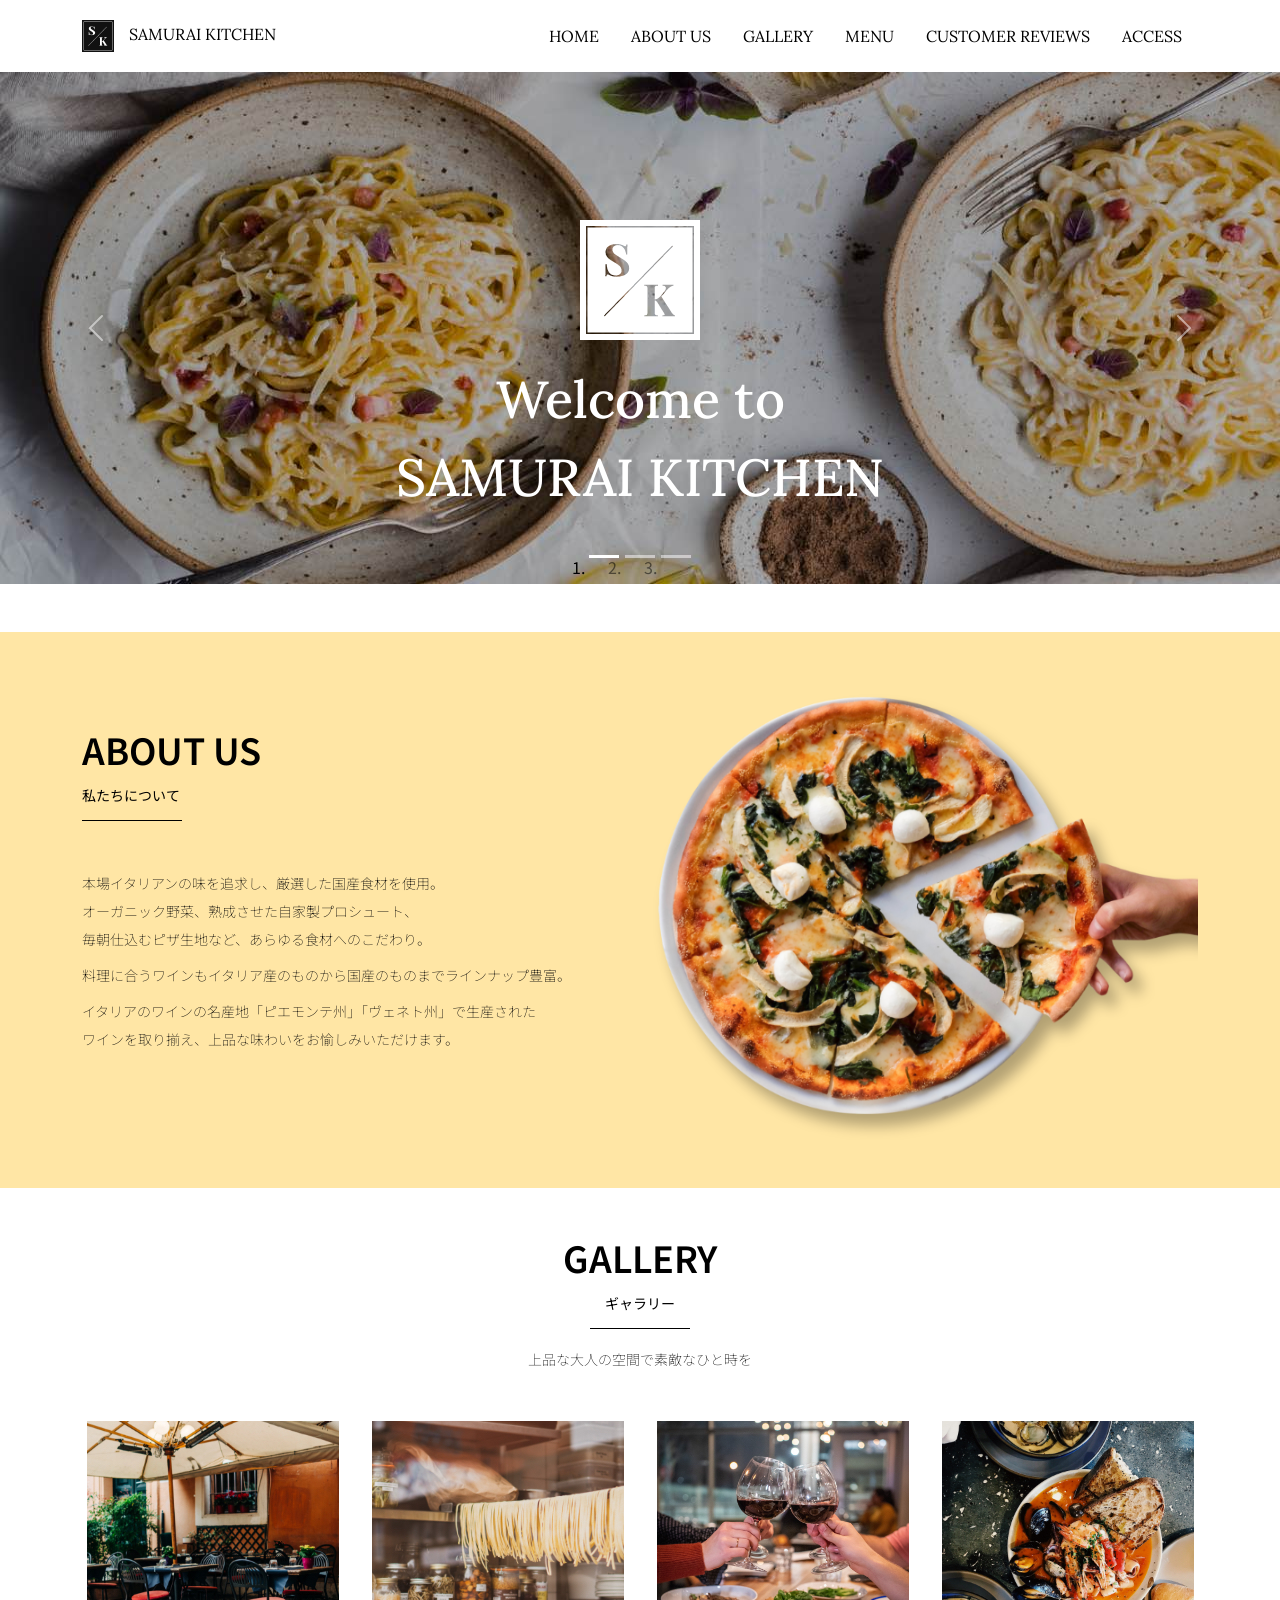
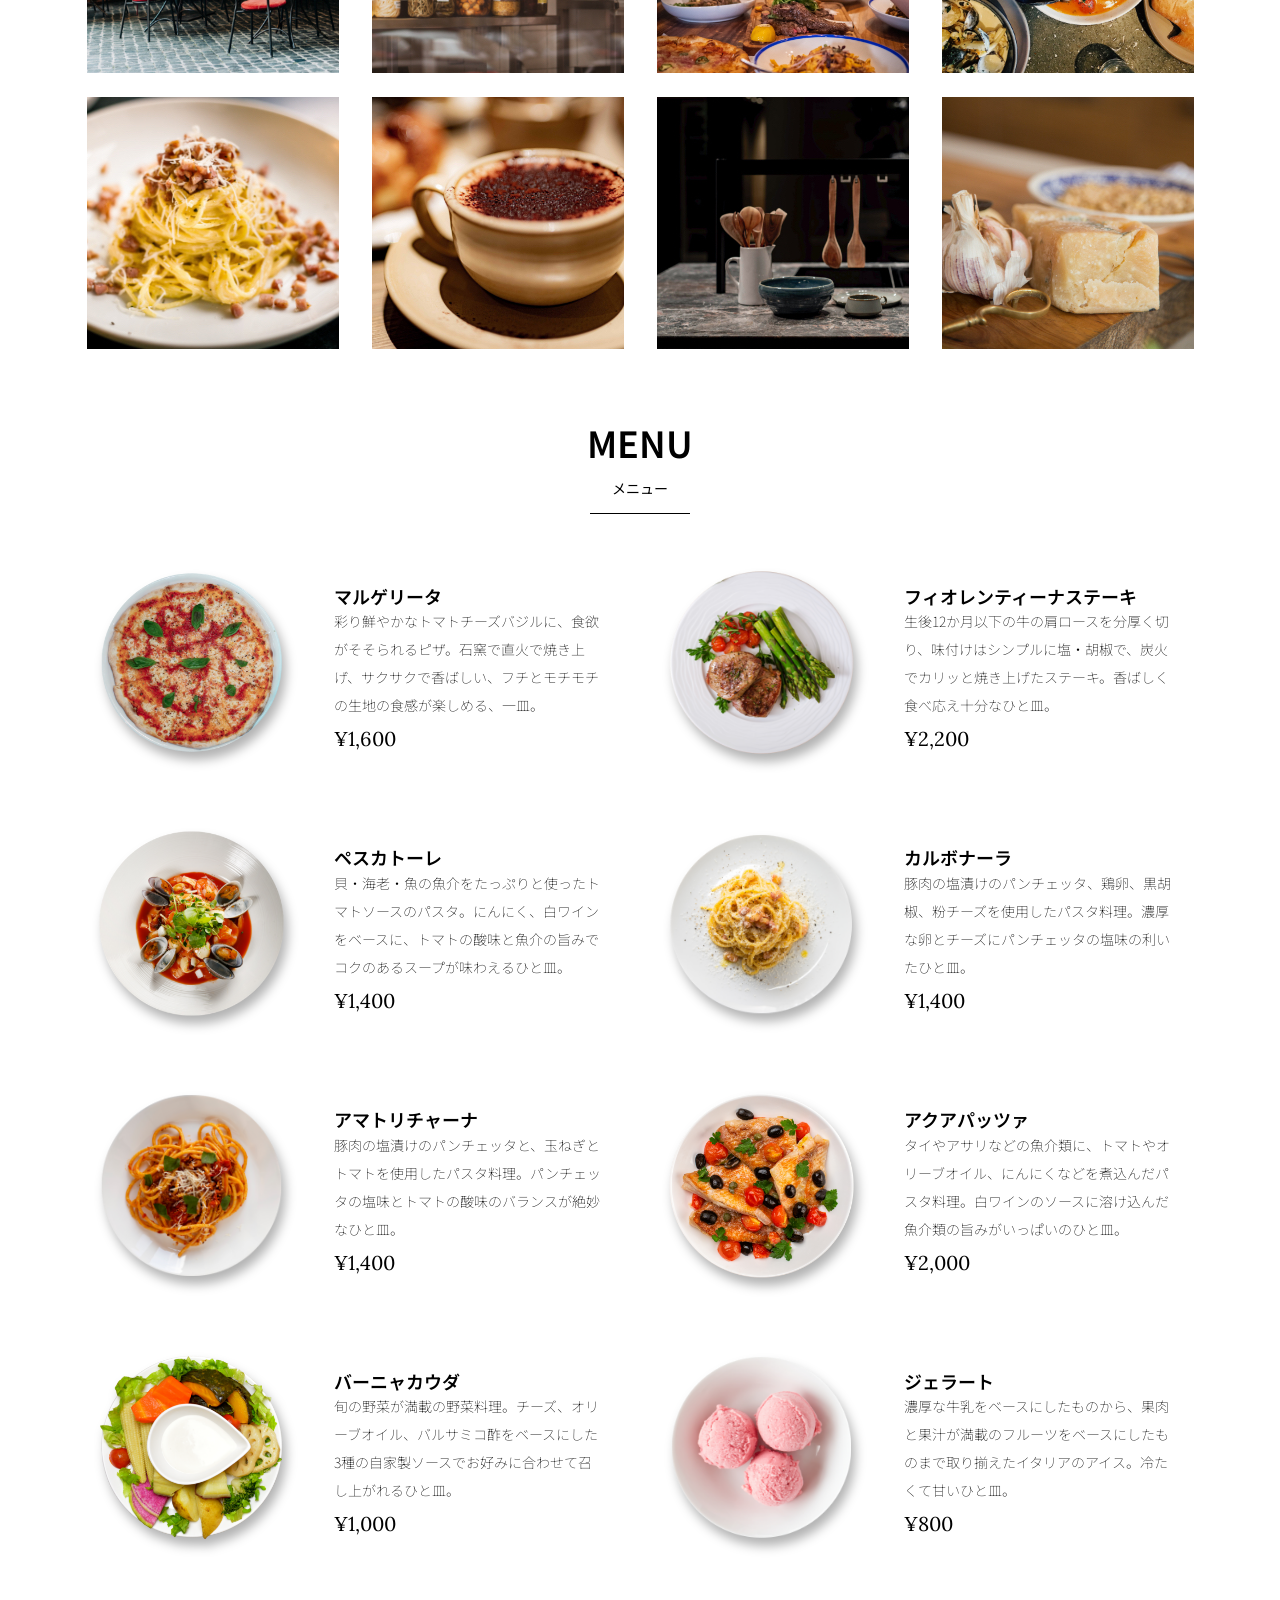
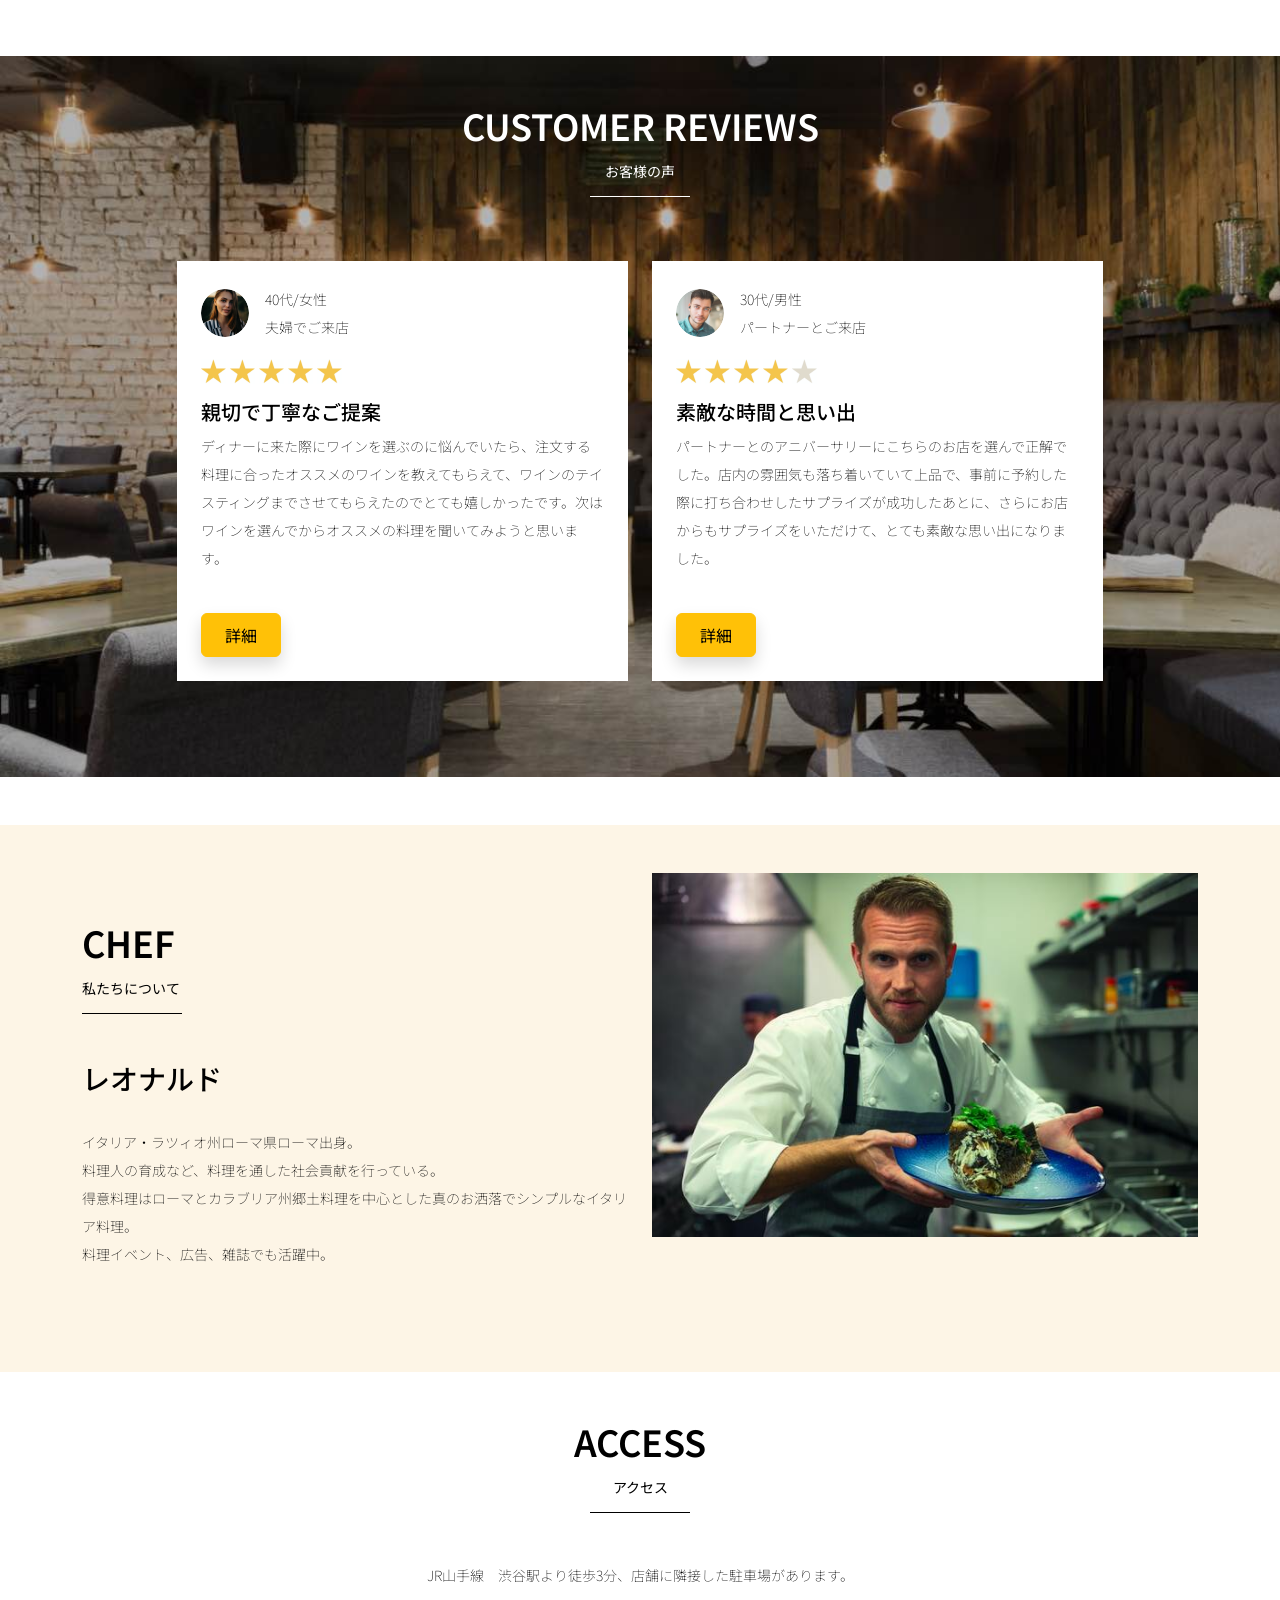
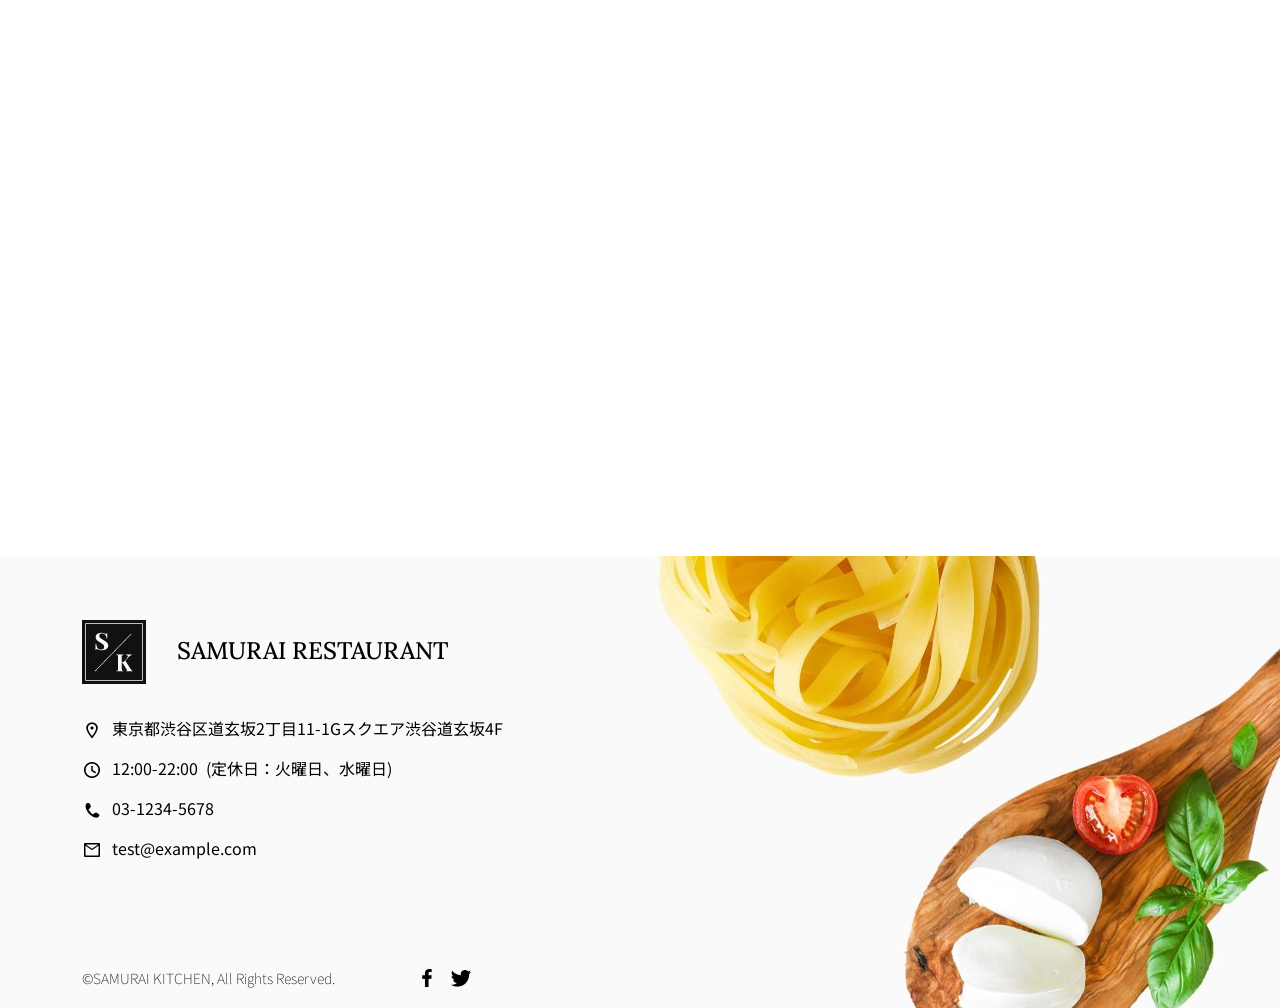
==== kadai_015/index.html @ 611ac04d "Add files via upload" ====
<!doctype html>
<html lang="ja">

<head>
  <meta charset="utf-8">
  <!-- マルチデバイス対応 -->
  <meta name="viewport" content="width=device-width, initial-scale=1">
  <meta name="description" content="">
  <meta name="author" content="SAMURAI ENGINEER">
  <title>SAMURAI XD_HTML教材</title>

  <!--  bootstrap.min.cssの読み込み -->
    <!-- 先にBootstrapのCSSの読み込み -->
  <link href="https://cdn.jsdelivr.net/npm/bootstrap@5.0.0-beta1/dist/css/bootstrap.min.css" rel="stylesheet"
    integrity="sha384-giJF6kkoqNQ00vy+HMDP7azOuL0xtbfIcaT9wjKHr8RbDVddVHyTfAAsrekwKmP1" crossorigin="anonymous">

  <!--  bootstrap.bundle.min.jsの読み込み -->
    <!-- BootstrapのJavaScriptライブラリの読み込み -->
  <script src="https://cdn.jsdelivr.net/npm/bootstrap@5.0.0-beta1/dist/js/bootstrap.bundle.min.js"
    integrity="sha384-ygbV9kiqUc6oa4msXn9868pTtWMgiQaeYH7/t7LECLbyPA2x65Kgf80OJFdroafW" crossorigin="anonymous" defer>
  </script>

  <!--  Google Font読み込み -->
  <link rel="preconnect" href="https://fonts.gstatic.com">
  <link href="https://fonts.googleapis.com/css2?family=Lora&display=swap" rel="stylesheet">
  <link href="https://fonts.googleapis.com/css2?family=Noto+Sans+JP:wght@300&display=swap" rel="stylesheet">
  <!-- Font Awesome -->
  <link rel="stylesheet" href="https://use.fontawesome.com/releases/v5.1.0/css/all.css"
    integrity="sha384-lKuwvrZot6UHsBSfcMvOkWwlCMgc0TaWr+30HWe3a4ltaBwTZhyTEggF5tJv8tbt" crossorigin="anonymous">

  <!--  Bootstrapの読み込みのlinkタグよりも後ろに、style.cssを読み込むlinkタグを記述する -->
    <!-- 今回作成する styles.cssの読み込み -->
  <link href="stylesheet/style.css" rel="stylesheet">
  <!-- ************************************************  -->
</head>

<body>
  <main>
<!-- ナビゲーションバー開始 -->
   <!-- (親)navbarでナビゲーションバー作成。navbar-expand-lgで画面幅が広いときハンバーガーボタンを非表示。 -->
   <nav class="navbar navbar-expand-lg">
     <!-- (子)navbarのコンテナ -->
     <div class="container">
       <!-- (孫)navbar-brandはロゴ部分。独自クラスのmy_navbar_brandで細かな調整。 -->
       <a class="navbar-brand my_navbar_brand">
         <!-- ロゴのアイコンを配置。navbar_brand_logoは独自クラス。 -->
         <img class="img-fluid navbar_brand_logo" src="img/site_logo.png" alt="サイトアイコン"><span>SAMURAI KITCHEN</span>
       </a>
       <!-- (孫)navbar-togglerはハンバーガーボタンを表示・非表示にするクラス。 -->
       <div class="navbar-toggler hamburger_menu" data-bs-toggle="collapse" data-bs-target="#navbarNav"
          aria-controls="navbarNav" aria-expanded="false" aria-label="Toggle navigation">
         <input type="checkbox" id="hamburger_btn_check">
         <label for="hamburger_btn_check" class="hamburger_btn">
           <img class="btn_open" src="img/button_open.png" alt="ナビゲーションバーのボタン">
           <img class="btn_close" src="img/button_close.png" alt="ナビゲーションバーのボタン">
         </label>
       </div>
       <!-- (孫)これ以降がナビゲーションメニュー部分。-->
       <div class="collapse navbar-collapse justify-content-end" id="navbarNav">
         <ul class="navbar-nav">
           <li class="nav-item px-2">
             <a class="nav-link my_nav_link my-2" aria-current="page" href="#">HOME</a>
           </li>

           <li class="nav-item px-2">
             <a class="nav-link my_nav_link my-2" href="#about">ABOUT US</a>
           </li>

           <li class="nav-item px-2">
             <a class="nav-link my_nav_link my-2" href="#gallery">GALLERY</a>
           </li>

           <li class="nav-item px-2">
             <a class="nav-link my_nav_link my-2" href="#menu">MENU</a>
           </li>

           <li class="nav-item px-2">
             <a class="nav-link my_nav_link my-2" href="#review">CUSTOMER REVIEWS</a>
           </li>

           <li class="nav-item px-2">
             <a class="nav-link my_nav_link my-2" href="#access">ACCESS</a>
           </li>
             
         </ul>
       </div>
     </div>
   </nav>
<!-- ナビゲーションバー終了 -->

<!-- カルーセル開始 -->

   <!-- カルーセル部分 -->
   <!-- idのmyCarouselはインジケーター部分のdata-bs-targetと紐付く必要がある。mb-5で下方向に余白追加。 -->
   <div id="myCarousel" class="carousel slide mb-5" data-bs-ride="carousel">

     <!-- インジケーター部分 -->
     <ol class="carousel-indicators">
       <!-- この箇所と前述のidは紐付いている。data-bs-slide-toの番号がカルーセルの順番。 -->
       <li data-bs-target="#myCarousel" data-bs-slide-to="0" class="active"></li>
       <li data-bs-target="#myCarousel" data-bs-slide-to="1"></li>
       <li data-bs-target="#myCarousel" data-bs-slide-to="2"></li>
     </ol>

     <!-- carousel-inner：カルーセルのキャプションと背景画像の部分。現在は1枚目だけ表示。 -->
     <div class="carousel-inner">
      <!-- カルーセル1枚目 -->
      <!-- 親要素１ -->
       <div class="carousel-item active">
        <!-- carousel-item１ の子要素(兄弟関係) -->
         <img src="img/slider-1.jpg" alt="SAMURAI KITCHEN-1">
         <!-- 親要素２・carousel-item１ のの子要素(兄弟関係) -->
         <div class="carousel-caption">
          <!-- h1タグは　carousel-caption２ クラスの子要素・ carousel-item１の中に入っていないので子要素ではない-->
           <!-- 独自クラスで位置とフォントを変更 -->
           <h1 class="my_carousel_caption">
             Welcome to<br>
             SAMURAI KITCHEN
           </h1>
         </div>
       </div>

      <!-- カルーセル2枚目 -->
        <div class="carousel-item">
          <img src="img/slider-2.jpg" alt="サンプル画像">
          <div class="carousel-caption">
            <h1 class="my_carousel_caption">
              The fabulous combination of&nbsp;wine&nbsp;and&nbsp;food
            </h1>
          </div>
        </div>
      <!-- カルーセル３枚目 -->
        <div class="carousel-item">
          <img src="img/slider-3.jpg" alt="サンプル画像">
          <div class="carousel-caption">
            <h1 class="my_carousel_caption">Get the Italian taste<br>
              at the SAMURAI&nbsp;KITCHEN
            </h1>
          </div>
        </div>

   </div>
     <!-- コントロールボタン 左側 -->
     <a class="carousel-control-prev" href="#myCarousel" role="button" data-bs-slide="prev">
       <span class="carousel-control-prev-icon" aria-hidden="true"></span>
       <span class="visually-hidden">Previous</span>
     </a>

     <!-- コントロールボタン 右側 -->
     <a class="carousel-control-next" href="#myCarousel" role="button" data-bs-slide="next">
       <span class="carousel-control-next-icon" aria-hidden="true"></span>
       <span class="visually-hidden">Next</span>
     </a>
   </div>

<!-- カルーセル終了 -->

<!-- アバウトセクション開始 -->

    <section class="about_us_bg" id="about">
     <!--コンテンツの中央揃え。上下方向にパディング（サイズ5）。下方向にマージン（サイズ5）。 -->
     <div class="container py-5 mb-5">

       <!-- rowクラス（行） -->
       <div class="row">

         <!-- 左側カラム（6/12分割） -->
         <div class="col-lg-6 text-left">

           <!-- 上下方向にパディング（サイズ5） -->
           <div class="py-5">

             <!-- 下方向にマージン（サイズ5） -->
             <h2 class="section_title about mb-5">
               ABOUT US
             </h2>
             <!-- 下方向にマージン（サイズ2） -->
             <p class="mb-2">
               本場イタリアンの味を追求し、厳選した国産食材を使用。<br>
               オーガニック野菜、熟成させた自家製プロシュート、<br>
               毎朝仕込むピザ生地など、あらゆる食材へのこだわり。<br>
             </p>

             <!-- 下方向にマージン（サイズ2） -->
             <p class="mb-2">
               料理に合うワインもイタリア産のものから国産のものまでラインナップ豊富。<br>
             </p>

             <!-- 下方向にマージン（サイズ2） -->
             <p class="mb-2">
               イタリアのワインの名産地「ピエモンテ州」「ヴェネト州」で生産された<br>
               ワインを取り揃え、上品な味わいをお愉しみいただけます。<br>
             </p>
           </div>
         </div>

         <!-- 右側カラム（6/12分割） -->
         <div class="col-lg-6">

           <!-- 画像を配置 -->
           <img src="img/img-about-us.png" class="img-fluid" alt="pizza">
         </div>
       </div>
     </div>

      </section>

<!-- アバウトセクション終了 -->

<!-- ギャラリーセクション開始 -->
    <section id="gallery">
      <div class="container mb-5">
        <h2 class="mb-3 section_title gallery text-center">GALLERY</h2>
        <p class="text-center mb-5">
          上品な大人の空間で素敵なひと時を
        </p>

        <div class="row">
          <div class="col-6 col-lg-3 mb-4 d-flex justify-content-center">
            <img class="img-fluid" src="img/gallery-1.jpg" alt="サンプル画像">
          </div>

          <div class="col-6 col-lg-3 mb-4 d-flex justify-content-center">
            <img class="img-fluid" src="img/gallery-2.jpg" alt="サンプル画像">
          </div>

          <div class="col-6 col-lg-3 mb-4 d-flex justify-content-center">
            <img class="img-fluid" src="img/gallery-3.jpg" alt="サンプル画像">
          </div>

          <div class="col-6 col-lg-3 mb-4 d-flex justify-content-center">
            <img class="img-fluid" src="img/gallery-4.jpg" alt="サンプル画像">
          </div>

          <div class="col-6 col-lg-3 mb-4 d-flex justify-content-center">
            <img class="img-fluid" src="img/gallery-5.jpg" alt="サンプル画像">
          </div>

          <div class="col-6 col-lg-3 mb-4 d-flex justify-content-center">
            <img class="img-fluid" src="img/gallery-6.jpg" alt="サンプル画像">
          </div>

          <div class="col-6 col-lg-3 mb-4 d-flex justify-content-center">
            <img class="img-fluid" src="img/gallery-7.jpg" alt="サンプル画像">
          </div>

          <div class="col-6 col-lg-3 mb-4 d-flex justify-content-center">
            <img class="img-fluid" src="img/gallery-8.jpg" alt="サンプル画像">
          </div>

        </div>
      </div>
    </section>
<!-- ギャラリーセクション終了 -->

<!-- メニューセクション -->
    <section id="menu">
      <div class="container">
        <div class="row">
          <div class="col-lg-12">
            <!-- タイトル中央揃え、マージンを下方向へ5　-->
            <h2 class="section_title menu text-center mb-5">MENU</h2>
          </div>
        </div>
      </div>
      <!-- 下方向にマージン5 -->
      <div class="container mb-5">
        <div class="row">
          <div class="col-12 col-lg-6">
            <!-- カラム間のパディングをなくす。下方向にマージン4 -->
            <div class="row g-0 mb-4">
              <!-- 画像中央揃え -->
              <div class="col-12 col-lg-5 text-center">
                <!-- 画像がカラムをはみ出ないようにする -->
                <img src="img/margherita.png" class="img-fluid" alt="マルゲリータ">
              </div>
              <!-- 全体的にパディング4 -->
              <div class="col-12 col-lg-7 p-4">
              <!-- 下方向のマージン0 文字を小さくするmenu_title独自クラスを追加 --> 
              <h4 class="mb-0 menu_title">マルゲリータ</h4>
                <!-- 縦方向の中央揃え -->
                <p class="my-auto">彩り鮮やかなトマトチーズバジルに、食欲がそそられるピザ。石窯で直火で焼き上げ、サクサクで香ばしい、フチとモチモチの生地の食感が楽しめる、一皿。</p>
                <!-- フォントを変更する独自クラスを追加 -->
                <p class="menu_price">¥1,600</p>
              </div>
            </div>
          </div>

          <div class="col-12 col-lg-6">
            <div class="row g-0 mb-4">
              <div class="col-12 col-lg-5 text-center">
              <img src="img/steak.png" class="img-fluid" alt="フィオレンティーナステーキ">
              </div>
              <div class="col-12 col-lg-7 p-4">
                <h4 class="mb-0 menu_title">フィオレンティーナステーキ</h4>
                <p class="my-auto">生後12か月以下の牛の肩ロースを分厚く切り、味付けはシンプルに塩・胡椒で、炭火でカリッと焼き上げたステーキ。香ばしく食べ応え十分なひと皿。</p>
                <p class="menu_price">¥2,200</p>
              </div>
            </div>
          </div>

          <div class="col-12 col-lg-6">
            <div class="row g-0 mb-4">
              <div class="col-12 col-lg-5 text-center">
                <img src="img/pescatore.png" class="img-fluid" alt="ペスカトーレ">
              </div>
              <div class="col-12 col-lg-7 p-4">
                <h4 class="mb-0 menu_title">ペスカトーレ</h4>
                <p class="my-auto">貝・海老・魚の魚介をたっぷりと使ったトマトソースのパスタ。にんにく、白ワインをベースに、トマトの酸味と魚介の旨みでコクのあるスープが味わえるひと皿。</p>
                <p class="menu_price">¥1,400</p>
              </div>
            </div>
          </div>

          <div class="col-12 col-lg-6">
            <div class="row g-0 mb-4">
              <div class="col-12 col-lg-5 text-center">
                <img src="img/carbonara.png" class="img-fluid" alt="カルボナーラ">
              </div>
              <div class="col-12 col-lg-7 p-4">
                <h4 class="mb-0 menu_title">カルボナーラ</h4>
                <p class="my-auto">豚肉の塩漬けのパンチェッタ、鶏卵、黒胡椒、粉チーズを使用したパスタ料理。濃厚な卵とチーズにパンチェッタの塩味の利いたひと皿。</p>
                <p class="menu_price">¥1,400</p>
              </div>
            </div>
          </div>

          <div class="col-12 col-lg-6">
            <div class="row g-0 mb-4">
              <div class="col-12 col-lg-5 text-center">
                <img src="img/amatriciana.png" class="img-fluid" alt="アマトリチャーナ">
              </div>
              <div class="col-12 col-lg-7 p-4">
                <h4 class="mb-0 menu_title">アマトリチャーナ</h4>
                <p class="my-auto">豚肉の塩漬けのパンチェッタと、玉ねぎとトマトを使用したパスタ料理。パンチェッタの塩味とトマトの酸味のバランスが絶妙なひと皿。</p>
                <p class="menu_price">¥1,400</p>
              </div>
            </div>
          </div>

          <div class="col-12 col-lg-6">
            <div class="row g-0 mb-4">
              <div class="col-12 col-lg-5 text-center">
                <img src="img/acqua-pazza.png" class="img-fluid" alt="アクアパッツァ">
              </div>
              <div class="col-12 col-lg-7 p-4">
                <h4 class="mb-0 menu_title">アクアパッツァ</h4>
                <p class="my-auto">タイやアサリなどの魚介類に、トマトやオリーブオイル、にんにくなどを煮込んだパスタ料理。白ワインのソースに溶け込んだ魚介類の旨みがいっぱいのひと皿。</p>
                <p class="menu_price">¥2,000</p>
              </div>
            </div>
          </div>

          <div class="col-12 col-lg-6">
            <div class="row g-0 mb-4">
              <div class="col-12 col-lg-5 text-center">
                <img src="img/bagna-cauda.png" class="img-fluid" alt="バーニャカウダ">
              </div>
              <div class="col-12 col-lg-7 p-4">
                <h4 class="mb-0 menu_title">バーニャカウダ</h4>
                <p class="my-auto">旬の野菜が満載の野菜料理。チーズ、オリーブオイル、バルサミコ酢をベースにした3種の自家製ソースでお好みに合わせて召し上がれるひと皿。</p>
                <p class="menu_price">¥1,000</p>
              </div>
            </div>
          </div>

          <div class="col-12 col-lg-6">
            <div class="row g-0 mb-4">
              <div class="col-12 col-lg-5 text-center">
                <img src="img/gelato.png" class="img-fluid" alt="ジェラート">
              </div>
              <div class="col-12 col-lg-7 p-4">
                <h4 class="mb-0 menu_title">ジェラート</h4>
                <p class="my-auto">濃厚な牛乳をベースにしたものから、果肉と果汁が満載のフルーツをベースにしたものまで取り揃えたイタリアのアイス。冷たくて甘いひと皿。</p>
                <p class="menu_price">¥800</p>
              </div>
            </div>
          </div>
        </div>
      </div>
    </section>
<!-- メニューセクション終了 -->

<!-- レビューセクション開始 -->
    <section id="review">
      <!-- review_wrapper で背景画像を設定します -->
      <div class="review_wrapper">
        <!-- container部分 -->        
        <div class="container py-5 mb-5">
          <!-- 中央揃えでタイトルを表示 -->
          <div class="text-center mb-5">
            <h2 class="section_title review text-center text-white">CUSTOMER REVIEWS</h2>
          </div>
          <!-- row部分：左右のカラムを中央揃え -->
          <div class="row pb-5 justify-content-center">
            <!-- 左側カラム -->
            <div class="col-12 col-lg-5 mt-3">
              <!-- 背景を白色に設定・h_420 クラスで白枠の高さを修正します  -->
              <div class="bg-white h_420">
                <!-- 内側にパディング4 -->
                <div class="p-4">
                  <!-- 顔写真と年齢などのテキストはd-flexで横並びにする　中央揃え -->
                  <div class="d-flex align-items-center">
                    <!-- お客様の画像を配置・reviewer_img クラスで画像サイズを変更します -->
                    <img src="img/customer-woman.png" class="reviewer_img" alt="サンプル画像">
                    <div>
                      <!-- お客様情報のテキスト -->
                      <p class="my-0">40代/女性</p>
                      <p class="my-0">夫婦でご来店</p>
                    </div>
                  </div>
                  <div class="my-3">
                    <!-- 星の画像を表示・star_img クラスで画像サイズを変更 -->
                    <img src="img/star-point.png" class="star_img" alt="star">
                    <img src="img/star-point.png" class="star_img" alt="star">
                    <img src="img/star-point.png" class="star_img" alt="star">
                    <img src="img/star-point.png" class="star_img" alt="star">
                    <img src="img/star-point.png" class="star_img" alt="star">
                  </div>
                  <!-- レビュータイトル -->
                  <h5>親切で丁寧なご提案</h5>
                  <!-- レビュー内容 -->
                  <p>
                    ディナーに来た際にワインを選ぶのに悩んでいたら、注文する料理に合ったオススメのワインを教えてもらえて、ワインのテイスティングまでさせてもらえたのでとても嬉しかったです。次はワインを選んでからオススメの料理を聞いてみようと思います。
                  </p>
                  <!-- 黄色のボタンを配置 -->
                  <button type="button" class="btn btn-warning shadow fix_bottom">詳細</button>
                </div>
              </div>
            </div>
            <div class="col-12 col-lg-5 mt-3">
              <div class="bg-white h_420">
                <div class="p-4">
                  <div class="d-flex align-items-center">
                    <img src="img/customer-man.png" class="reviewer_img" alt="サンプル画像">
                    <div>
                      <p class="my-0">30代/男性</p>
                      <p class="my-0">パートナーとご来店</p>
                    </div>
                  </div>
                  <div class="my-3">
                    <img src="img/star-point.png" class="star_img" alt="star">
                    <img src="img/star-point.png" class="star_img" alt="star">
                    <img src="img/star-point.png" class="star_img" alt="star">
                    <img src="img/star-point.png" class="star_img" alt="star">
                    <img src="img/star-no-point.png" class="star_img" alt="no-star">
                  </div>
                  <h5>素敵な時間と思い出</h5>
                  <p>
                    パートナーとのアニバーサリーにこちらのお店を選んで正解でした。店内の雰囲気も落ち着いていて上品で、事前に予約した際に打ち合わせしたサプライズが成功したあとに、さらにお店からもサプライズをいただけて、とても素敵な思い出になりました。
                  </p>
                  <button type="button" class="btn btn-warning shadow fix_bottom">詳細</button>
                </div>
              </div>
            </div>
          </div>
        </div>
      </div>
    </section> 
<!-- レビューセクション終了 -->

<!-- CHEFセクション開始 -->

    <!--idにはaboutを設定 -->
   <section class="chef_us_bg" id="chef">

     <!--コンテンツの中央揃え。上下方向にパディング（サイズ5）。下方向にマージン（サイズ5）。 -->
     <div class="container py-5 mb-5">

       <!-- rowクラス（行） -->
       <div class="row">

         <!-- 左側カラム（6/12分割） -->
         <div class="col-lg-6 text-left">

           <!-- 上下方向にパディング（サイズ5） -->
           <div class="py-5">

             <!-- 下方向にマージン（サイズ5） -->
             <h2 class="section_title about mb-5">
               CHEF
             </h2>

             <h3>レオナルド</h3><br>
             <!-- 下方向にマージン（サイズ2） -->
             <p class="mb-2">
               イタリア・ラツィオ州ローマ県ローマ出身。<br>
               料理人の育成など、料理を通した社会貢献を行っている。<br>
               得意料理はローマとカラブリア州郷土料理を中心とした真のお洒落でシンプルなイタリア料理。<br>
               料理イベント、広告、雑誌でも活躍中。
             </p>
           </div>
         </div> 
         <!-- 右側カラム（6/12分割） -->
         <div class="col-lg-6">

           <!-- 画像を配置 -->
           <img src="img/chef.jpg" class="img-fluid" alt="chef">
         </div>
       </div>
     </div>

    </section>

<!-- CHEFセクション終了 -->

<!-- アクセスセクション開始 -->
    <section id="access">
      <div class="container">

        <div class="row">
          <div class="col-lg-12 text-center mb-5">
            <h2 class="section_title text-center access mb-5">ACCESS</h2>
            <p>JR山手線　渋谷駅より徒歩3分、店舗に隣接した駐車場があります。</p>
          </div>
        </div>
      </div>

      <div class="container mb-5 px-2">
        <iframe
          src="https://www.google.com/maps/embed?pb=!1m18!1m12!1m3!1d12967.114087343349!2d139.687349334065!3d35.657827993593834!2m3!1f0!2f0!3f0!3m2!1i1024!2i768!4f1.1!3m3!1m2!1s0x6018f5209bb80c49%3A0x7abbc1a9d7d575eb!2z5qCq5byP5Lya56S-5L6N!5e0!3m2!1sja!2sjp!4v1623882550231!5m2!1sja!2sjp"
          class="w-100" style="height: 50vh;" loading="lazy"></iframe>
      </div>
    </section>
<!-- アクセスセクション終了 -->

<!-- フッター開始 -->
    <footer id="footer">
      <div class="container">
        <div class="row">
          <!-- 2カラムに分けたレイアウトの左側カラム・親要素にposition-relativeを設定 -->
          <div class="col-12 col-lg-6 position-relative">
            <!-- 左側カラムのレイアウトをさらに分けるためにrowを使用 -->
            <div class="row pt-5">
              <!-- 画面をさらに2:10に分割 -->
              <!-- ここは2:10の2の部分 -->
              <div class="col-lg-2 text-center my-3">
                <!-- サイトロゴ -->
                <img class="img-fluid footer_brand_logo" src="img/site_logo.png" alt="サンプル画像">
              </div>
              <!-- ここは2:10の10の部分 -->
              <div class="col-lg-10 align-self-center my-3">
                <!-- タイトル文字 -->
                <h2 class="m-0 footer_text">SAMURAI RESTAURANT</h2>
              </div>
            </div>
            <!-- 営業時間などのテキストを追加・独自クラスrestaurant_infoを追加 -->
            <div class="restaurant_info py-3">
              <!-- 住所部分 -->
              <div class="d-flex mb-3">
                <img src="img/icon-Marker.png" alt="marker">
                <p class="p-0 m-0">東京都渋谷区道玄坂2丁目11-1Gスクエア渋谷道玄坂4F</p>
              </div>
              <!-- 営業時間部分 -->
              <div class="d-flex mb-3">
                <img src="img/icon-Clock.png" alt="clock">
                <p class="p-0 m-0">12:00-22:00&nbsp;&nbsp;(定休日：火曜日、水曜日)</p>
              </div>
              <!-- 電話番号部分 -->
              <div class="d-flex mb-3">
                <img src="img/icon-Phone.png" alt="phone">
                <p class="p-0 m-0">03-1234-5678</p>
              </div>
              <!-- E-mail部分 -->
              <div class="d-flex mb-3">
                <img src="img/icon-Mail.png" alt="mail">
                <p class="p-0 m-0">test@example.com</p>
              </div>
            </div>
            <!-- コピーライトを追加・copy_rightクラスでabsoluteを設定。align-items-centerで上下中央揃え。-->
            <div class="copy_right align-items-center">
              <p>
                ©SAMURAI KITCHEN, All Rights Reserved.
              </p>
              <!-- SNSアイコンを表示・独自クラスsns_imgを追加 -->
              <img src="img/icon-facebook.png" class="sns_img" alt="facebook">
              <img src="img/icon-twitter.png" class="sns_img" alt="twitter">
            </div>
          </div>
          <!-- 2カラムに分けたレイアウトの右側カラム -->
          <div class="col-12 col-lg-6 d-none d-lg-block">
            <!-- 背景画像を表示 -->
            <img src="img/background-footer.jpg" alt="背景画像">
          </div>
        </div>
      </div>
    </footer>
<!-- フッター終了 -->

  </main>
</body>

</html>
---- kadai_015/stylesheet/style.css ----
/* ----------------------------------------------- 共通 */
html,
body {
  overflow-x: hidden;
}

body {
  color: #000000;
  font-family: 'Noto Sans JP', sans-serif;
  padding-bottom: 0;

}

p {
  line-height: 2.0em;
  font-weight: 100;
  font-style: normal;
  font-size: 14px;
}

.section_title {
   /* フォントサイズ36px */
   font-size: 36px;
 
   /* フォントの太さ600 標準は400です */
   font-weight: 600;
 }

 /* section_titleに擬似要素を追加 */
 .section_title::after {
 
   /* 疑似要素はデフォルトでインライン要素のためブロック要素に変更 */
   display: block;
 
   /* サブタイトル文字の大きさや余白を設定 */
   font-size: 14px;
   font-weight: 400;
   padding: 16px 0 16px;
 
   /* 下線の幅を100pに設定 */
   width: 100px;
 
   /* 下線を直線・1px・黒色に設定 */
   border-bottom: solid 1px #000000;
 }


/* ----------------------------------------------- ナビゲーションメニュー */
.navbar_brand_logo {

  /* サイズを32pxの正方形へ変更 */
  width: 32px;
  height: 32px;

  /* imgはインライン要素なのでインラインブロックに設定 */
  display: inline-block;

  /* "SAMURAI KITCHEN" 文字との空白を15pxに設定 */
  margin-right: 15px;

}

/* カンマで区切ると複数のクラスに適用可能 */
.my_navbar_brand,
.my_nav_link {

  /* フォントサイズを16pxに設定 */
  font-size: 16px;

  /* フォントをserif体に設定 */
  font-family: 'Lora', serif;

  /* フォント色を黒色に設定 */
  color: #000000 !important;

}
/* Bootstrapのボタンに初期設定されている周囲のborder（枠線）を消す */
.navbar-toggler {
  padding: 0 !important;
  border: none;
}

/* ハンバーガーボタンがチェック状態である（押されている）とき、閉じるボタン（×）を表示する */
#hamburger_btn_check:checked~.hamburger_btn .btn_close {
  display: block;
}

/* ハンバーガーボタンがチェック状態である（押されている）とき、ハンバーガーボタンを表示しない */
#hamburger_btn_check:checked~.hamburger_btn .btn_open {
  display: none;
}

/* 最初に表示した時は、閉じるボタン（×）は表示しない */
.btn_close {
  display: none;
}

/* ハンバーガーボタンが押されているかを判断するためのチェックボックスは隠す */
#hamburger_btn_check {
  display: none;
}



/* ----------------------------------------------- カールセル */
.my_carousel_caption {

  font-size: 52px;
  padding-top: 1.25rem;
  padding-bottom: 1.25rem;
  color: #fff;
  text-align: center;
  font-family: "Lora" , serif;
  line-height: 1.5em;
}

/* 疑似要素でアイコンを配置。前に配置しています */
.my_carousel_caption::before {
  content: url(../img/logoSymbol_White.png);
  display: block;
}

/* スマートフォン画面幅（画面幅が最大375pxまで）の場合、以下のスタイルを適用。 */
@media screen and (max-width:375px) {
  .my_carousel_caption {

    /* フォントサイズを27pxにする */
    font-size: 27px;
  }
}

/* carousel-itemの高さを32remに指定 */
.carousel-item {
height: 32rem;
}

/*carousel-item直下の子要素imgタグに設定 */
.carousel-item>img {

  /* 絶対位置を指定 */
  position: absolute;
  top: 0;
  left: 0;
  min-width: 100%;

  /* 高さはcarousel-itemに揃える */
  height: 32rem;
}

/* ----------------------------------------------- アバウト */

 /* aboutクラスのあとに"私たちについて"の文字を追加  */
 .about::after {
   content: "私たちについて";
 }

.about_us_bg {
   background-color: #FFE6A5;
 }

/* ----------------------------------------------- シェフ */
.chef::after {
   content: "シェフ";
 }

 .chef_us_bg {
   background-color: #fdf5e6;
 }



/* ----------------------------------------------- ギャラリー */

.gallery::after {
  content: "ギャラリー";
  margin: 0 auto 0;
}

/* ----------------------------------------------- メニュー */

.menu::after {
  content: "メニュー";
  margin: 0 auto 0;
}

.menu_title {
  font-size: 18px;
  font-weight: 600;
  font-style: normal;
}

.menu_price {
  font-size: 20px;
  font-weight: 400;
  font-family: 'Lora', serif;
}

/* ----------------------------------------------- レビュー */

.review_wrapper {
  background-image: url(../img/background-reviews.jpg);
  background-repeat: no-repeat;
  background-size: cover;
}

.review::after {
  content: "お客様の声";
  margin: 0 auto 0;
  border-bottom: solid 1px #FFFFFF;
}
/* 白い背景色の高さを固定 */
.h_420 {
  height: 420px;
  position: relative;
}
/* レビューの画像を修正 */
.reviewer_img {
  width: 48px;
  height: 48px;
  /* 円形にします */
  border-radius: 50%;
  margin-right: 16px;
}
/* 星のアイコン画像です */
.star_img {
  /* サイズを25pxにします */
  width: 25px;
  height: 25px;
}
/* 詳細ボタンを下部に固定 */
.fix_bottom {
  /* positionプロパティで絶対配置 */
  position: absolute;
  /* ボタンのサイズ変更 */
  width: 80px;
  height: 44px;
  /* 左から24px、下から24pxの位置に配置 */
  left: 24px;
  bottom: 24px;
}

/* ----------------------------------------------- アクセス */
.access::after {
  content: "アクセス";
  margin: 0 auto 0;
}

/* ----------------------------------------------- フッター */
#footer {
  background-color: #FAFAFA;
}

/* position:　absoluteで下からの距離で固定 */
.copy_right {
  font-size: 14px;

  /* 先祖要素のdivタグの左下の角を基準に絶対配置します */
  position: absolute;

  /* 下から1rem 左から12px */
  bottom: 1rem;
  left: 12px;
  display: flex;
}

/* copy_rightのクラスを適用したdivタグの子要素のpタグに適用される */
.copy_right>p {
  margin-right: 5rem;
  margin-bottom: 0;
}

/* copy_rightのクラスを適用したdivタグの子要素で、sns_imgクラスを適用しているimgタグに適用される */
.copy_right>img.sns_img {

  /* SNSアイコンのサイズ24px */
  height: 24px;
  width: 24px;

  /* 右方向へ余白10px */
  margin-right: 10px;
  margin-top: 0;
}

/* restaurant_info直下の子要素pタグ全てに適用される */
.restaurant_info p {
  font-weight: 400;
  line-height: 1.5;
  font-size: 16px;
}

/* restaurant_info直下の子要素imgタグ全てに適用される */
.restaurant_info img {
  width: 20px;
  height: 20px;
  margin-right: 10px;
  line-height: 1.5;
  margin-top: auto;
}

/* サイトアイコンを64pxに設定 */
.footer_brand_logo {
  width: 64px;
  height: 64px;
  display: inline-block;
  /* 右側余白15px */
  margin-right: 15px;
}

/* サイトタイトルのフォントをserif体（明朝体）に設定 */
.footer_text {
  font-size: 24px;
  font-family: 'Lora', serif;
}

/* スマートフォン画面幅（最大991pxまで）でスタイルを適用 */
@media screen and (max-width: 991px) {
  .footer_text,
  .copy_right {
    margin-top: 2rem;
    text-align: center;
    position: relative;
  }

  .copy_right>p,img {
    margin-right: 1rem;
    font-size: 14px;
    margin: 0;
    line-height: 35px;
  }
}
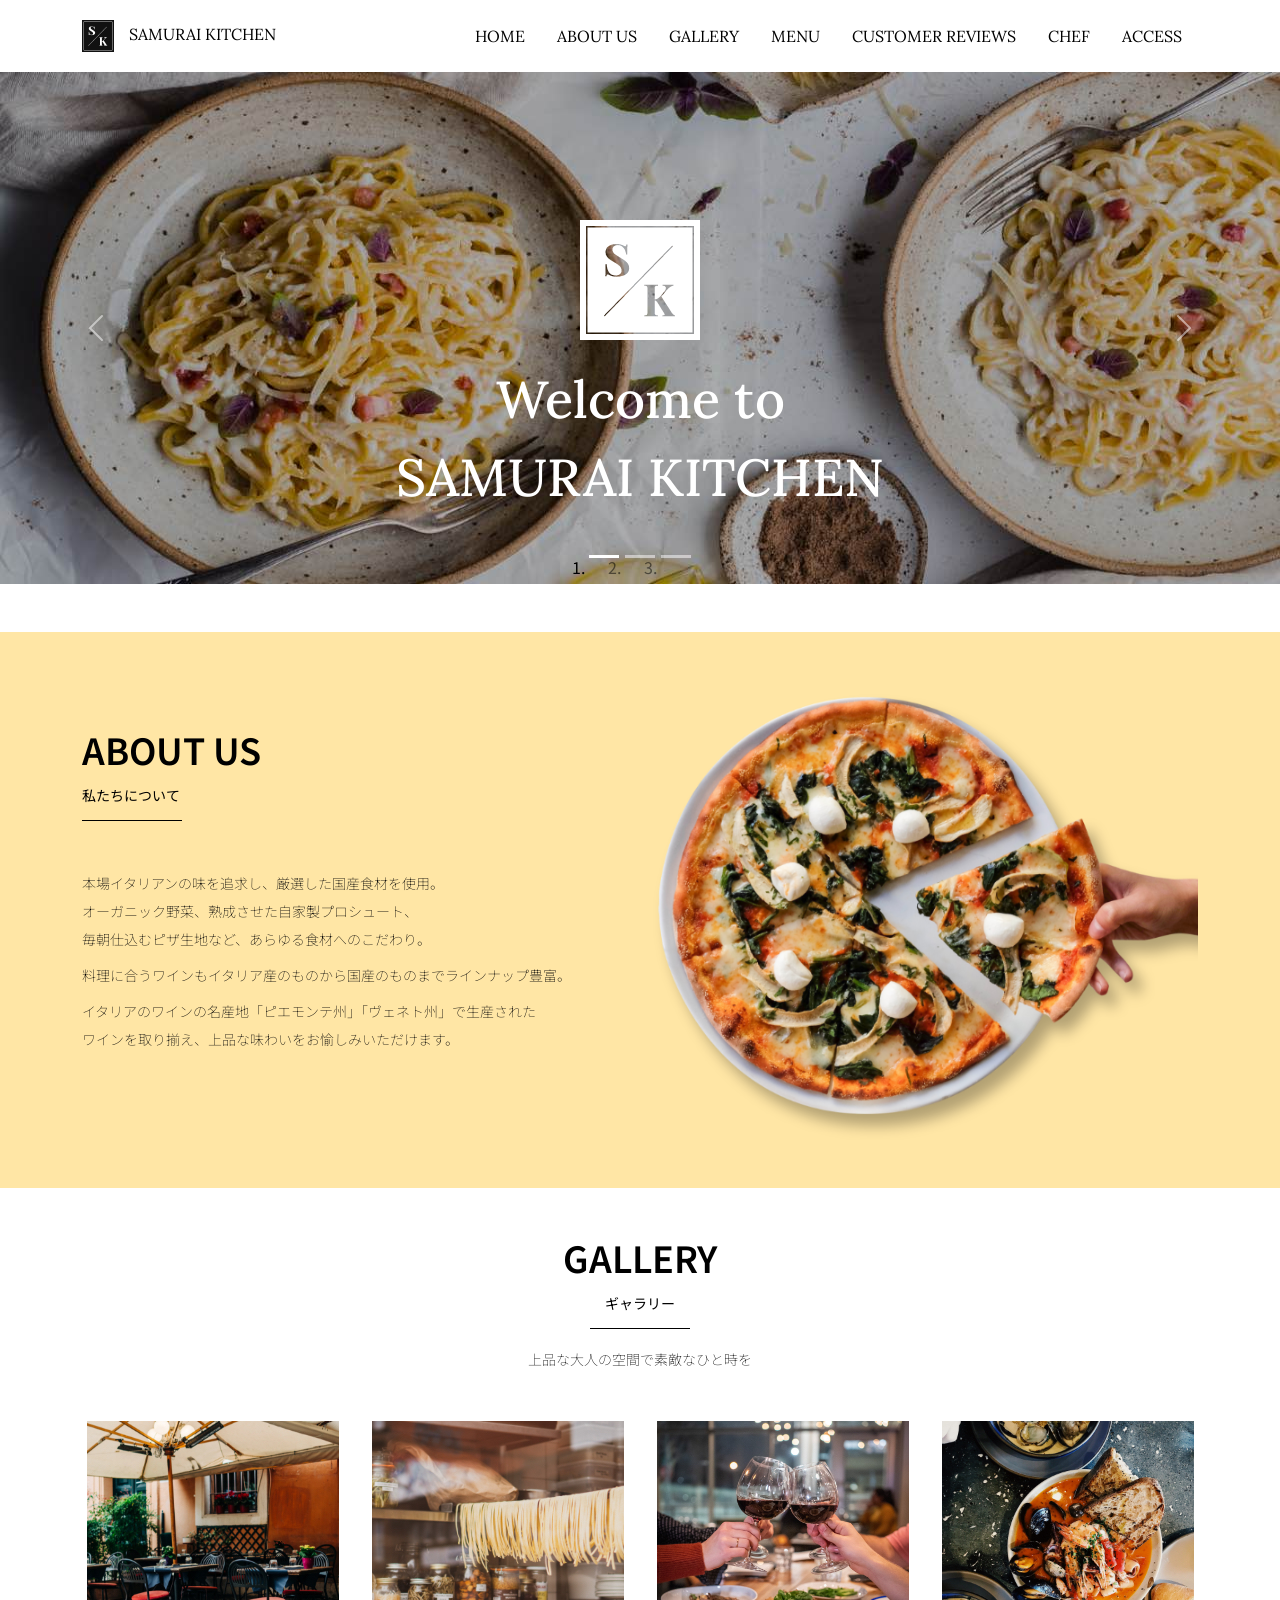
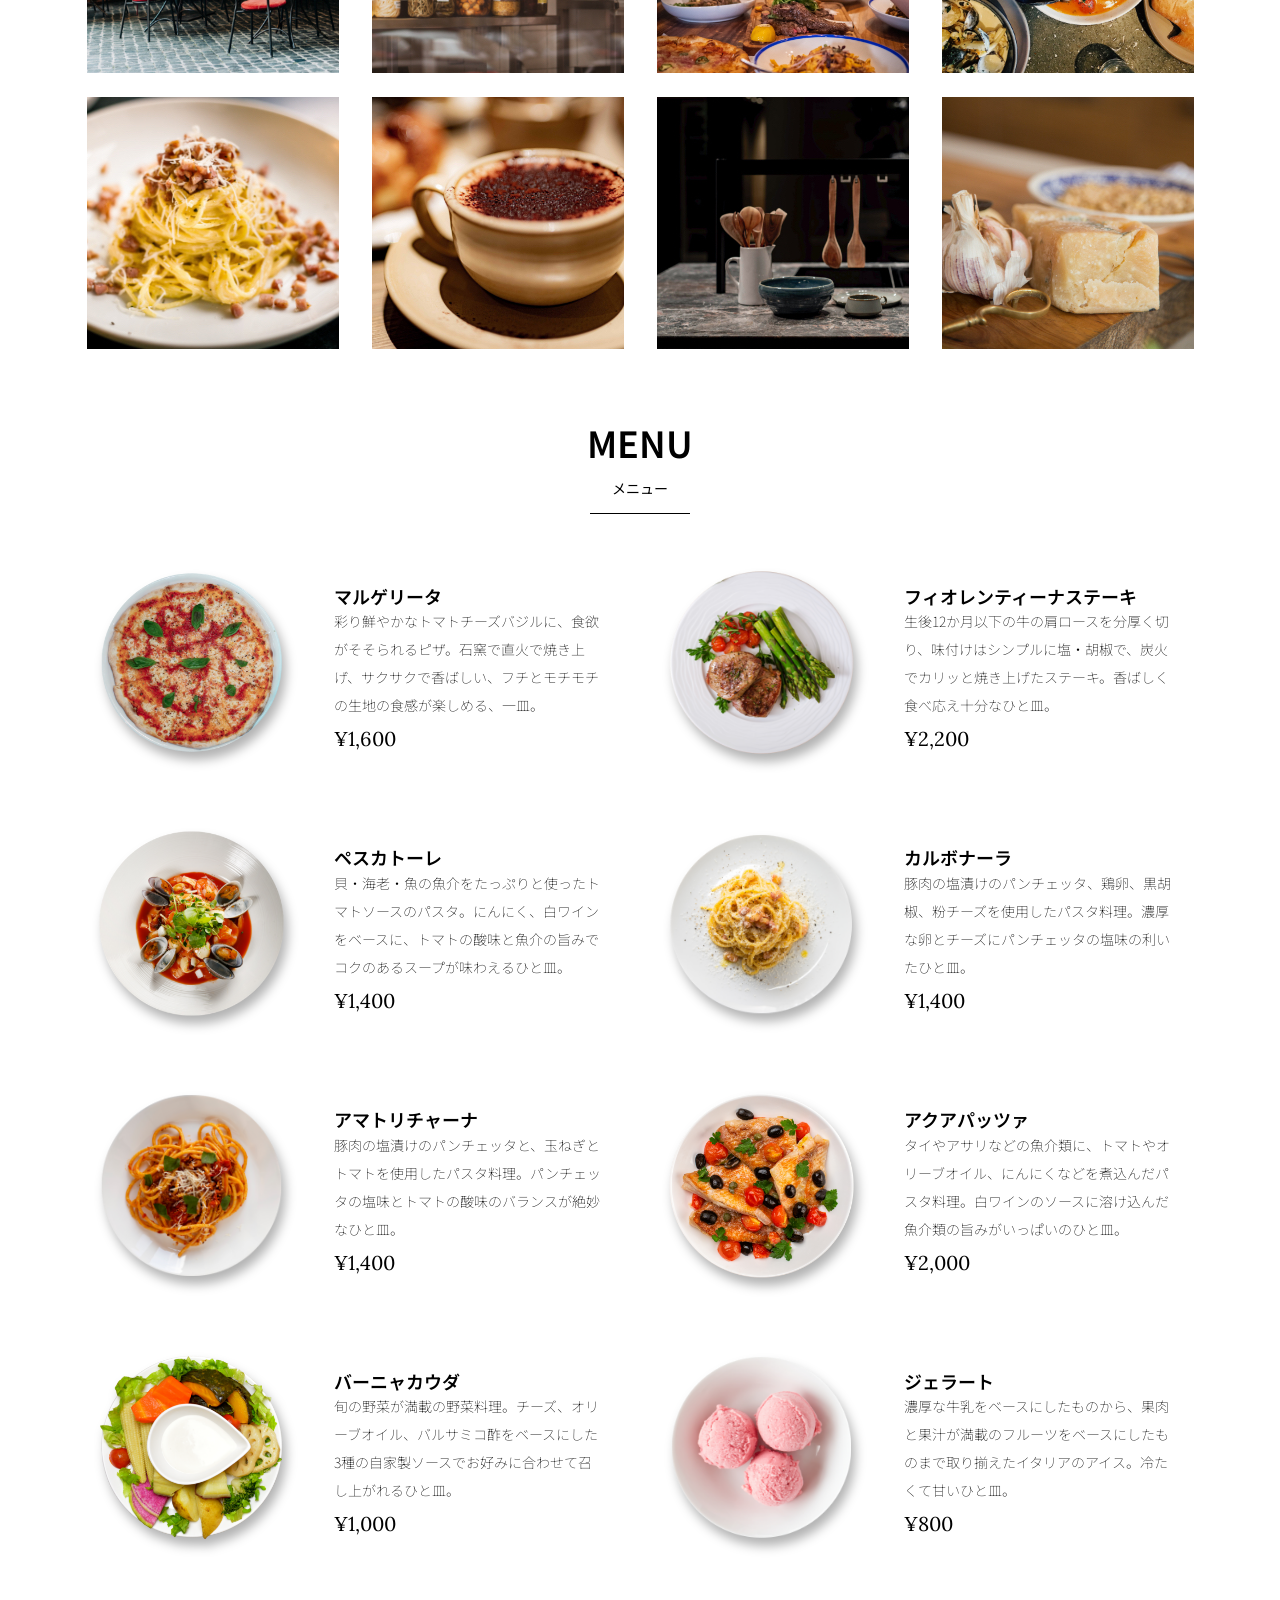
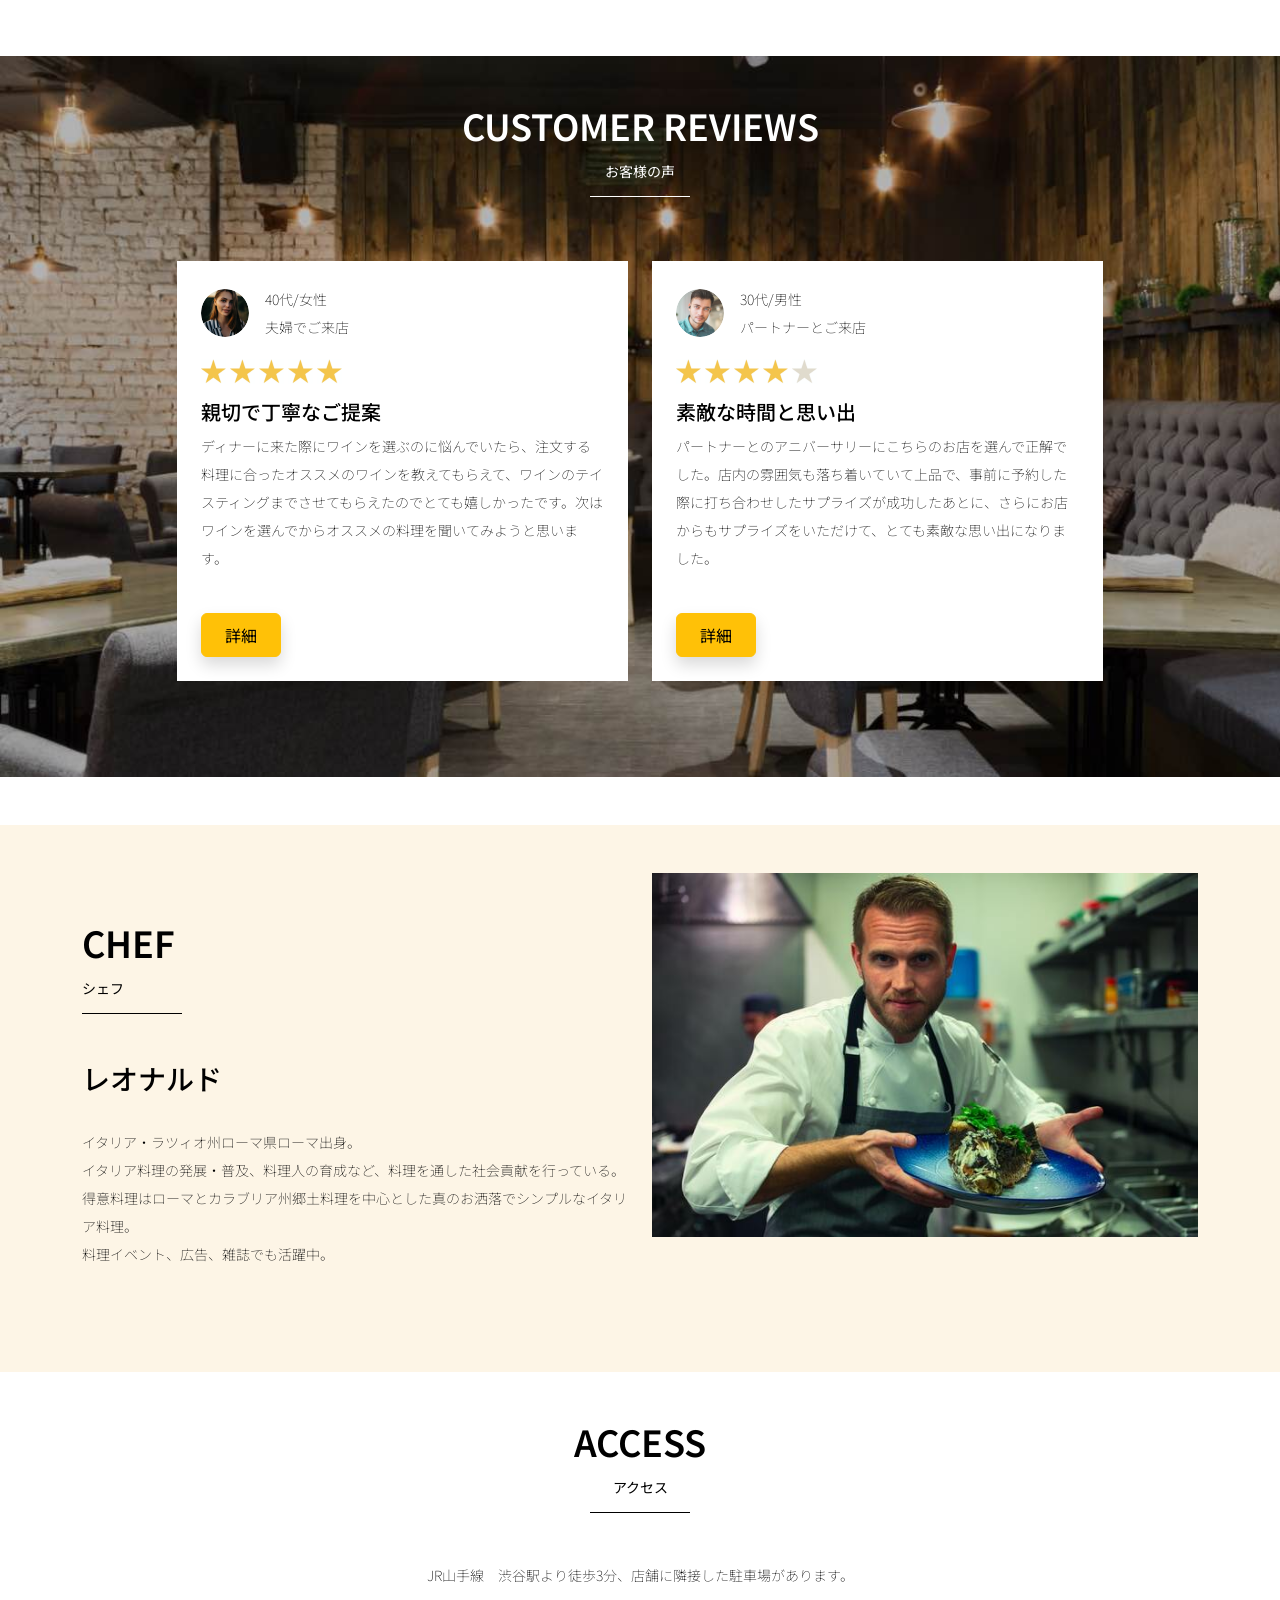
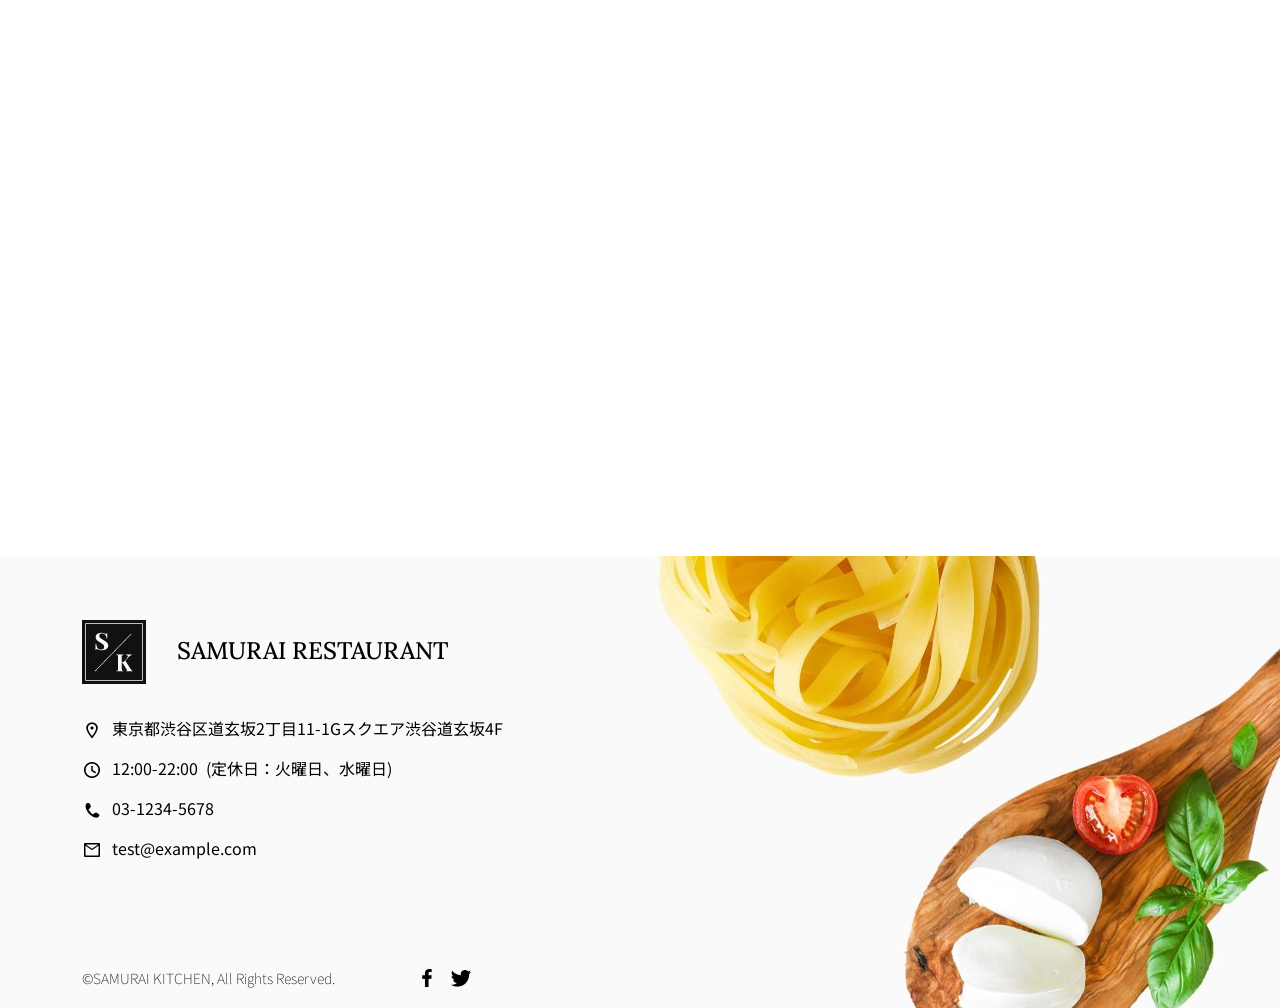
==== commit 7035253c: "Update index.html" ====
--- a/kadai_015/index.html
+++ b/kadai_015/index.html
@@ -79,6 +79,10 @@
            </li>
 
            <li class="nav-item px-2">
+             <a class="nav-link my_nav_link my-2" href="#chef">CHEF</a>
+           </li>
+
+           <li class="nav-item px-2">
              <a class="nav-link my_nav_link my-2" href="#access">ACCESS</a>
            </li>
              
@@ -461,7 +465,7 @@
 
 <!-- CHEFセクション開始 -->
 
-    <!--idにはaboutを設定 -->
+    <!--idにはを設定 -->
    <section class="chef_us_bg" id="chef">
 
      <!--コンテンツの中央揃え。上下方向にパディング（サイズ5）。下方向にマージン（サイズ5）。 -->
@@ -477,7 +481,7 @@
            <div class="py-5">
 
              <!-- 下方向にマージン（サイズ5） -->
-             <h2 class="section_title about mb-5">
+             <h2 class="section_title chef mb-5">
                CHEF
              </h2>
 
@@ -485,7 +489,7 @@
              <!-- 下方向にマージン（サイズ2） -->
              <p class="mb-2">
                イタリア・ラツィオ州ローマ県ローマ出身。<br>
-               料理人の育成など、料理を通した社会貢献を行っている。<br>
+               イタリア料理の発展・普及、料理人の育成など、料理を通した社会貢献を行っている。<br>
                得意料理はローマとカラブリア州郷土料理を中心とした真のお洒落でシンプルなイタリア料理。<br>
                料理イベント、広告、雑誌でも活躍中。
              </p>
